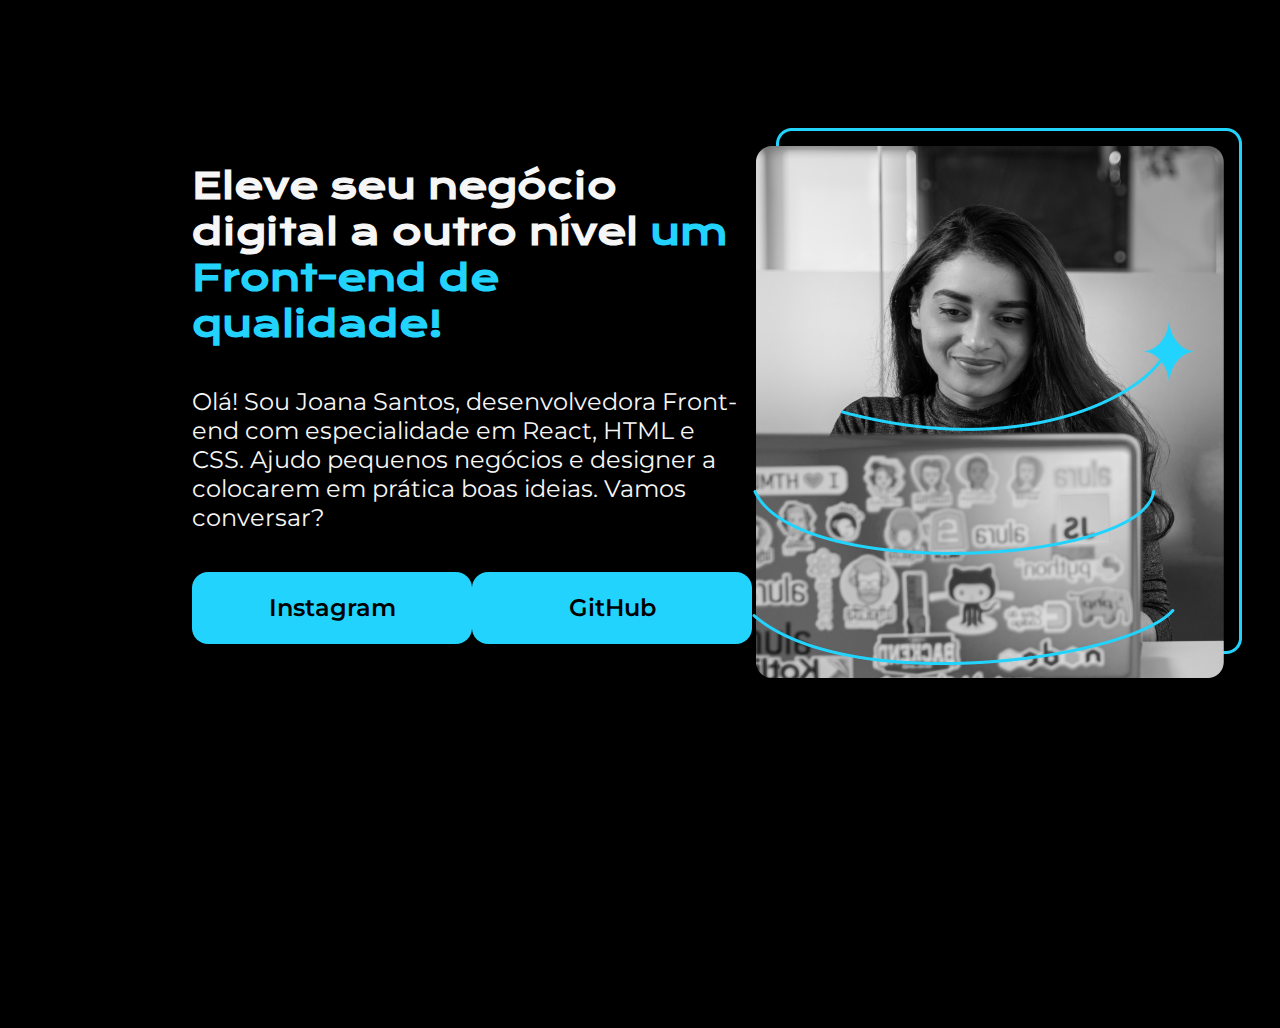
==== index.html @ abac34a1 "Inicio do segundo modulo: Organize sua pagina e deixe-a responsiva para diferentes telas" ====
<!DOCTYPE html>
<html lang="pt-br">
<head>
    <meta charset="UTF-8">
    <!-- Tag necessária para compatibilidade com o Edge-->
    <meta http-equiv="X-UA-Compatible" content="IE=edge"> 
    <meta name="viewport" content="width=device-width, initial-scale=1.0">
    <title>Portfolio</title>


    <link rel="stylesheet" href="style.css">
</head>
<body>
    <!-- Cabeçalho -->
    <header></header>
    <!-- Conteúdo principal -->
    <main class="container-main">
        <section class="container-main-content">
            <h1 class="container-main-content-title">
                Eleve seu negócio digital a outro nível <strong class="titulo-destaque">um Front-end de qualidade!</strong>
            </h1>
            <p class="container-main-content-text">
                Olá! Sou Joana Santos, desenvolvedora Front-end com especialidade em React, HTML e CSS. Ajudo pequenos
                negócios e designer a colocarem em prática boas ideias. Vamos conversar?
            </p>
            <!-- Exemplo de utilização do Emmet: ul>li*2. Neste fragmento, sera criado uma lista com duas entradas.-->
            <!-- div -> Utilizada para representar um agrupamento de elentos -->
            <div class="container-main-content-buttom">
            <a class="container-main-content-buttom-link" href="#">Instagram</a>
            <a class="container-main-content-buttom-link" href="#">GitHub</a>
            </div>
        </section>
        <img src="img/Imagem.png" alt="Foto da Joana Santos">
    </main>
</body>
</html>
---- style.css ----
/* Importação de fonte via Google Fonts */
@import url('https://fonts.googleapis.com/css2?family=Krona+One&family=Montserrat:wght@400;600&display=swap');


/* Exemplo de Reset de CSS */
*{
    margin: 0;
    padding: 0;
}

body {
    
    /* Fazer com que a página ocupe a página toda */
    height: 100vh;
    /* Propriedade responsavel por manter o conteúdo dentro do Body */
    box-sizing: border-box;

    background-color: #000000;
    color: #F6F6F6;
}

.titulo-destaque{
    color: #22d4fd;
}

.container-main{

    margin: 10% 15%;

    /* Aplicação de flexbox e containers*/
    display: flex;
    /* Centralização*/
    align-items: center;
    /* Separar elementos em um pequeno espaçamento*/
    justify-content: space-between;
}

.container-main-content{
    /* Alterando a largura baseado no tamanho fornecido no Figma */
    width: 615px;
    display: flex;
    flex-direction: column;
    gap: 40px;
}

.container-main-content-title{
    font-size: 36px;
    font-family: 'Krona One', sans-serif;
}

.container-main-content-text{
    font-size: 24px;
    font-family: 'Montserrat', sans-serif;
    font-weight: 400;
}
.container-main-content-buttom{
    display: flex;
    justify-content: space-between;
}

.container-main-content-buttom-link{
    background-color: #22d4fd;
    width: 280px;
    padding: 21.5px 0px;
    text-align: center;
    font-size: 24px;
    border-radius: 16px;
    text-decoration: none;
    color: #000000;
    font-family: 'Montserrat', sans-serif;
    font-weight: 600;
}
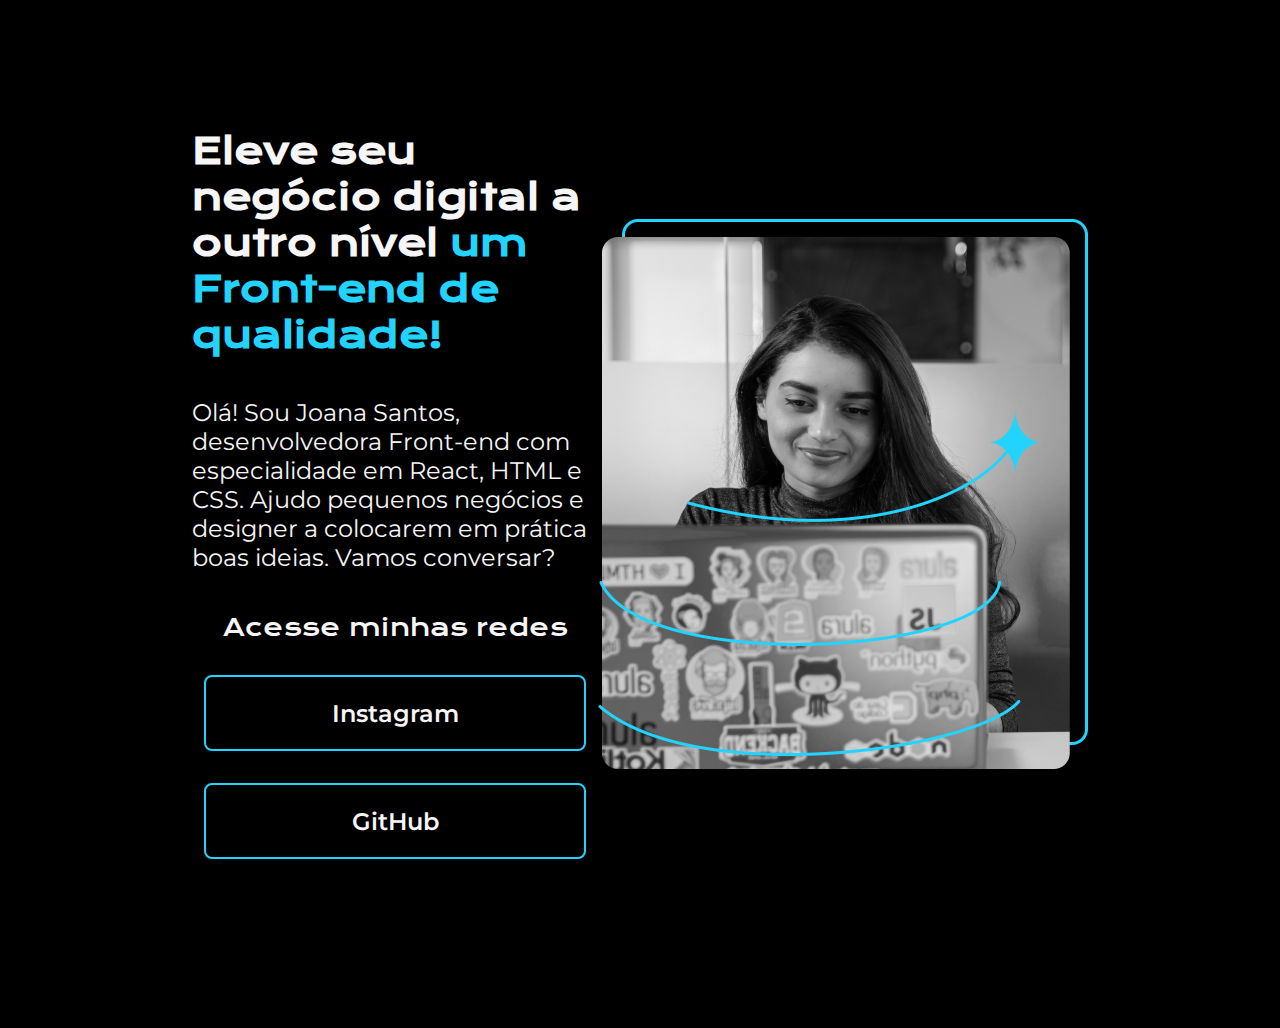
==== commit 48d0c9ba: "Alterações no projeto" ====
--- a/index.html
+++ b/index.html
@@ -25,9 +25,14 @@
             </p>
             <!-- Exemplo de utilização do Emmet: ul>li*2. Neste fragmento, sera criado uma lista com duas entradas.-->
             <!-- div -> Utilizada para representar um agrupamento de elentos -->
-            <div class="container-main-content-buttom">
-            <a class="container-main-content-buttom-link" href="#">Instagram</a>
-            <a class="container-main-content-buttom-link" href="#">GitHub</a>
+            <div class="container-main-content-button">
+
+            <h2 class="container-main-content-button-title">Acesse minhas redes</h2>
+                
+            <a class="container-main-content-button-link" href="#">Instagram</a>
+            <a class="container-main-content-button-link" href="#">GitHub</a>
+
+
             </div>
         </section>
         <img src="img/Imagem.png" alt="Foto da Joana Santos">
--- a/style.css
+++ b/style.css
@@ -53,20 +53,31 @@
     font-family: 'Montserrat', sans-serif;
     font-weight: 400;
 }
-.container-main-content-buttom{
+.container-main-content-button{
     display: flex;
+    flex-direction: column;
     justify-content: space-between;
+    align-items: center;
+    gap: 32px;
 }
 
-.container-main-content-buttom-link{
-    background-color: #22d4fd;
-    width: 280px;
+
+.container-main-content-button-title{
+    font-family: 'Krona One', sans-serif;
+    font-weight: 400;
+    font-size: 24px;
+}
+
+.container-main-content-button-link{
+    /* background-color: #22d4fd; */
+    border: 2px solid #22d4fd;
+    width: 378px;
     padding: 21.5px 0px;
     text-align: center;
     font-size: 24px;
-    border-radius: 16px;
+    border-radius: 8px;
     text-decoration: none;
-    color: #000000;
+    color: #f6f6f6;
     font-family: 'Montserrat', sans-serif;
     font-weight: 600;
 }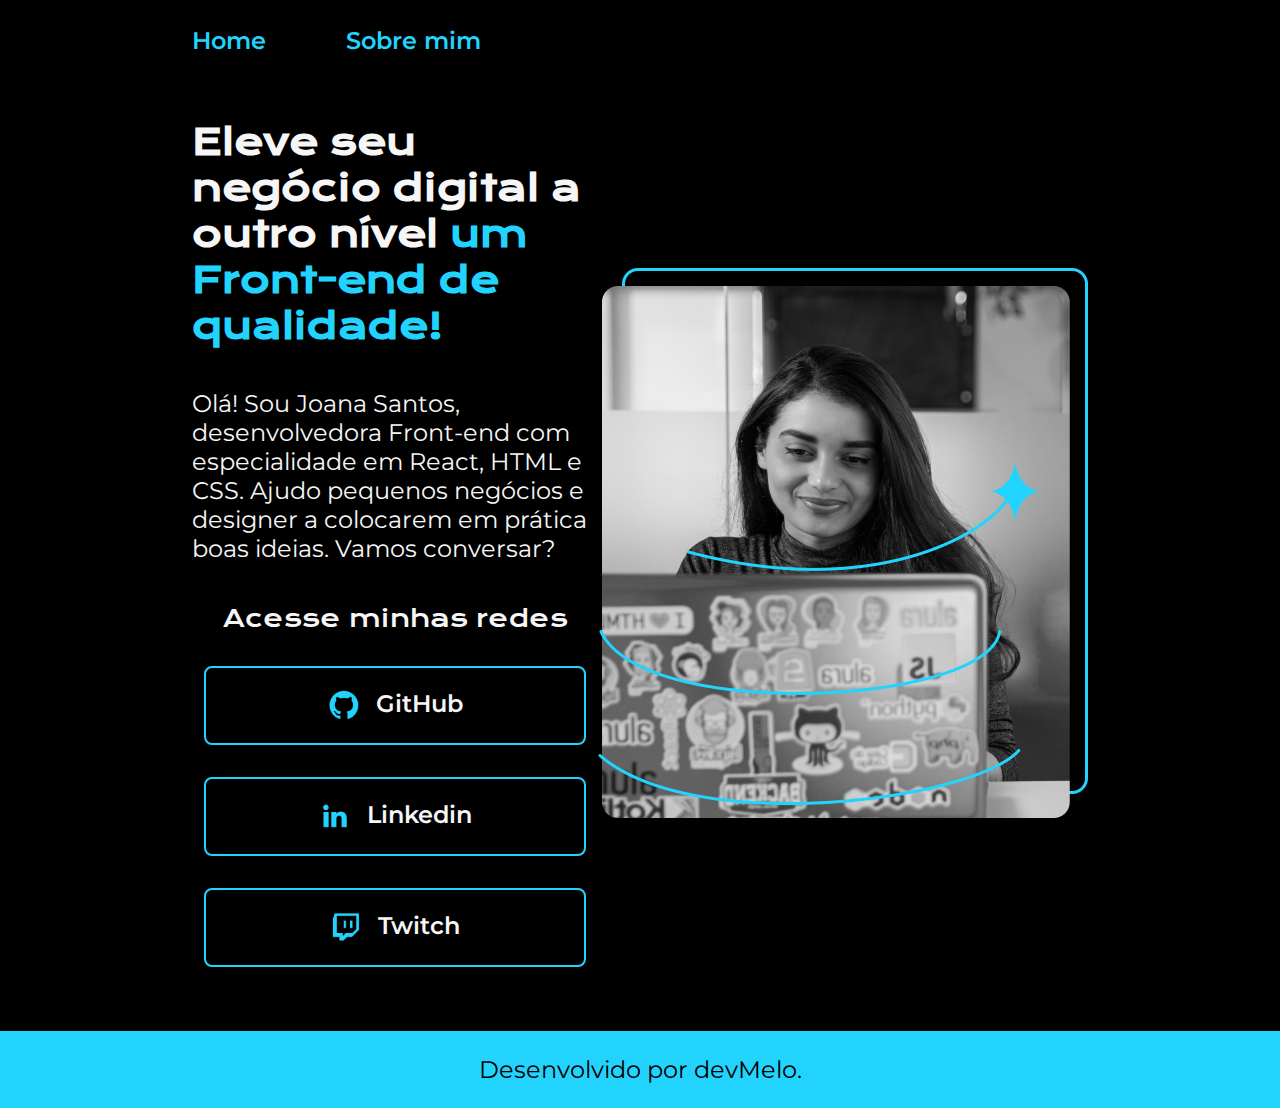
==== commit af8021e3: "Finalização da primeira página. E inicio da segunda." ====
--- a/index.html
+++ b/index.html
@@ -8,11 +8,16 @@
     <title>Portfolio</title>
 
 
-    <link rel="stylesheet" href="style.css">
+    <link rel="stylesheet" href="./styles/style.css">
 </head>
 <body>
     <!-- Cabeçalho -->
-    <header></header>
+    <header class="container-header">
+        <nav class="container-header-nav">
+            <a href="index.html" class="container-header-nav-link">Home</a>
+            <a href="about.html" class="container-header-nav-link">Sobre mim</a>
+        </nav>
+    </header>
     <!-- Conteúdo principal -->
     <main class="container-main">
         <section class="container-main-content">
@@ -29,13 +34,31 @@
 
             <h2 class="container-main-content-button-title">Acesse minhas redes</h2>
                 
-            <a class="container-main-content-button-link" href="#">Instagram</a>
-            <a class="container-main-content-button-link" href="#">GitHub</a>
+            <!-- <a class="container-main-content-button-link" href="#">Instagram</a> -->
+            
+            <a class="container-main-content-button-link" href="#">
+                <img src="./assets/Github.png" alt="Logo do GitHub">
+                GitHub
+            </a>
+            
+            <a class="container-main-content-button-link" href="#">
+                <img src="./assets/Linkedin.png" alt="Logo do Linkedin">
+                Linkedin
+            </a>
+
+            <a class="container-main-content-button-link" href="#">
+                <img src="./assets/Twitch.png" alt="Logo da Twitch">
+                Twitch
+            </a>
 
 
             </div>
         </section>
-        <img src="img/Imagem.png" alt="Foto da Joana Santos">
+        <img src="./assets/Imagem.png" alt="Foto da Joana Santos">
     </main>
+    <!-- Rodapé -->
+    <footer class="container-footer">
+        <p>Desenvolvido por devMelo.</p>
+    </footer>
 </body>
 </html>--- a/styles/style.css
+++ b/styles/style.css
@@ -0,0 +1,122 @@
+/* Importação de fonte via Google Fonts */
+@import url('https://fonts.googleapis.com/css2?family=Krona+One&family=Montserrat:wght@400;600&display=swap');
+
+
+/* Exemplo de Reset de CSS */
+*{
+    margin: 0;
+    padding: 0;
+}
+
+body {
+    
+    /* Fazer com que a página ocupe a página toda */
+    /* height: 100vh; */
+    /* Propriedade responsavel por manter o conteúdo dentro do Body */
+    box-sizing: border-box;
+
+    background-color: #000000;
+    color: #F6F6F6;
+}
+
+.container-header{
+    /* Top, Right, Bottom e Left */
+    padding: 2% 0% 0% 15%;
+}
+
+.container-header-nav{
+    display: flex;
+    gap: 80px;
+}
+.container-header-nav-link{
+    font-family: "Montserrat", sans-serif;
+    font-size: 24px;
+    font-weight: 600;
+    color: #22d4fd;
+    text-decoration: none;
+}
+
+
+.container-main{
+
+    padding: 5% 15%;
+
+    /* Aplicação de flexbox e containers*/
+    display: flex;
+    /* Centralização*/
+    align-items: center;
+    /* Separar elementos em um pequeno espaçamento*/
+    justify-content: space-between;
+}
+
+.container-main-content{
+    /* Alterando a largura baseado no tamanho fornecido no Figma */
+    width: 615px;
+    display: flex;
+    flex-direction: column;
+    gap: 40px;
+}
+
+.container-main-content-title{
+    font-size: 36px;
+    font-family: 'Krona One', sans-serif;
+}
+.titulo-destaque{
+    color: #22d4fd;
+}
+
+.container-main-content-text{
+    font-size: 24px;
+    font-family: 'Montserrat', sans-serif;
+    font-weight: 400;
+}
+.container-main-content-button{
+    display: flex;
+    flex-direction: column;
+    justify-content: space-between;
+    align-items: center;
+    gap: 32px;
+}
+
+
+.container-main-content-button-title{
+    font-family: 'Krona One', sans-serif;
+    font-weight: 400;
+    font-size: 24px;
+}
+
+.container-main-content-button-link{
+    /* background-color: #22d4fd; */
+    
+    /* Iniciar flexbox */
+    display: flex;
+    /* Colocar itens no centro */
+    justify-content: center;
+    /* Espaçamento entre itens */
+    gap: 16px;
+
+    border: 2px solid #22d4fd;
+    width: 378px;
+    padding: 21.5px 0px;
+    text-align: center;
+    font-size: 24px;
+    border-radius: 8px;
+    text-decoration: none;
+    color: #f6f6f6;
+    font-family: 'Montserrat', sans-serif;
+    font-weight: 600;
+}
+
+.container-main-content-button-link:hover{
+    background-color: #272727;
+}
+
+.container-footer{
+    padding: 24px;
+    color: #000000;
+    background-color: #22d4fd;
+    text-align: center;
+    font-family: 'Montserrat', sans-serif;
+    font-size: 24px;
+    font-weight: 400;
+}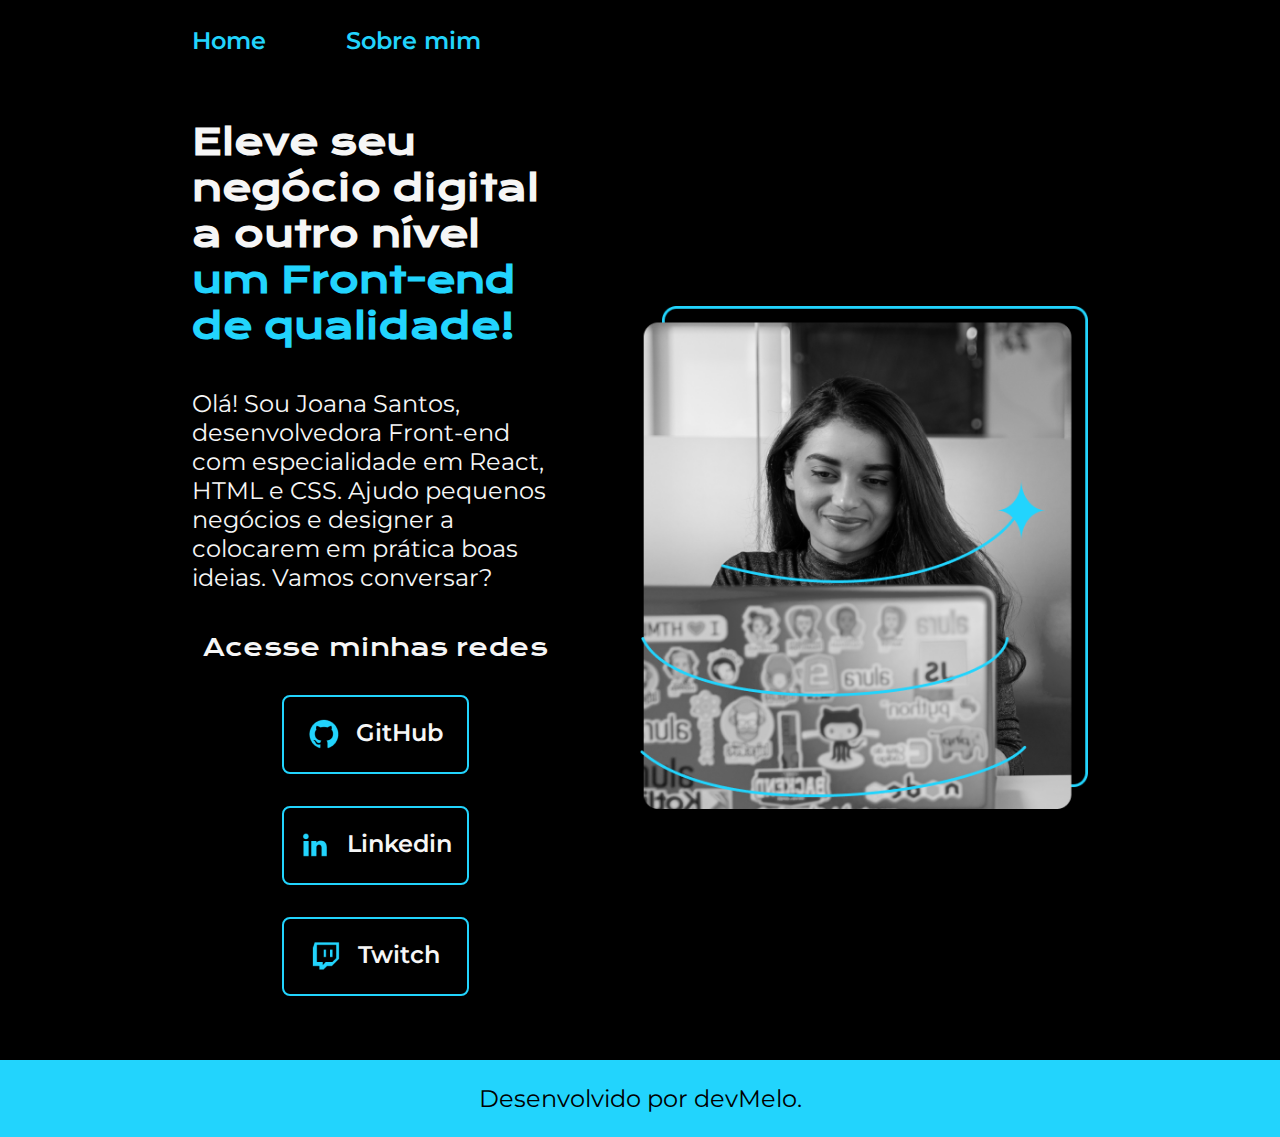
==== commit 9fda21a7: "Adicionando responsividade" ====
--- a/index.html
+++ b/index.html
@@ -54,7 +54,7 @@
 
             </div>
         </section>
-        <img src="./assets/Imagem.png" alt="Foto da Joana Santos">
+        <img src="./assets/Imagem.png" alt="Foto da Joana Santos" class="container-main-image">
     </main>
     <!-- Rodapé -->
     <footer class="container-footer">
--- a/styles/style.css
+++ b/styles/style.css
@@ -1,6 +1,15 @@
 /* Importação de fonte via Google Fonts */
 @import url('https://fonts.googleapis.com/css2?family=Krona+One&family=Montserrat:wght@400;600&display=swap');
 
+:root{
+    --main-color: #000000;
+    --secondary-color: #F6F6F6;
+    --other-color: #22D4FD;
+    --hover-color: #272727;
+
+    --primary-font:'Krona One', sans-serif;
+    --secondary-font:"Montserrat", sans-serif;
+}
 
 /* Exemplo de Reset de CSS */
 *{
@@ -15,8 +24,8 @@
     /* Propriedade responsavel por manter o conteúdo dentro do Body */
     box-sizing: border-box;
 
-    background-color: #000000;
-    color: #F6F6F6;
+    background-color: var(--main-color);
+    color: var(--secondary-color);
 }
 
 .container-header{
@@ -29,10 +38,10 @@
     gap: 80px;
 }
 .container-header-nav-link{
-    font-family: "Montserrat", sans-serif;
-    font-size: 24px;
+    font-family: var(--secondary-font);
+    font-size: 1.5rem;
     font-weight: 600;
-    color: #22d4fd;
+    color: var(--other-color);
     text-decoration: none;
 }
 
@@ -47,27 +56,28 @@
     align-items: center;
     /* Separar elementos em um pequeno espaçamento*/
     justify-content: space-between;
+    gap: 82px;
 }
 
 .container-main-content{
     /* Alterando a largura baseado no tamanho fornecido no Figma */
-    width: 615px;
+    width: 50%;
     display: flex;
     flex-direction: column;
     gap: 40px;
 }
 
 .container-main-content-title{
-    font-size: 36px;
-    font-family: 'Krona One', sans-serif;
+    font-size: 2.25rem;
+    font-family: var(--primary-font);
 }
 .titulo-destaque{
-    color: #22d4fd;
+    color: var(--other-color);
 }
 
 .container-main-content-text{
-    font-size: 24px;
-    font-family: 'Montserrat', sans-serif;
+    font-size: 1.5rem;
+    font-family: var(--secondary-font);
     font-weight: 400;
 }
 .container-main-content-button{
@@ -80,9 +90,9 @@
 
 
 .container-main-content-button-title{
-    font-family: 'Krona One', sans-serif;
+    font-family: var(--primary-font);
     font-weight: 400;
-    font-size: 24px;
+    font-size: 1.5rem;
 }
 
 .container-main-content-button-link{
@@ -96,27 +106,52 @@
     gap: 16px;
 
     border: 2px solid #22d4fd;
-    width: 378px;
+    width: 50%;
     padding: 21.5px 0px;
     text-align: center;
-    font-size: 24px;
+    font-size: 1.5rem;
     border-radius: 8px;
     text-decoration: none;
-    color: #f6f6f6;
-    font-family: 'Montserrat', sans-serif;
+    color: var(--secondary-color);
+    font-family: var(--secondary-font);
     font-weight: 600;
 }
 
 .container-main-content-button-link:hover{
-    background-color: #272727;
+    background-color: var(--hover-color);
+}
+
+.container-main-image{
+    width: 50%;
 }
 
 .container-footer{
     padding: 24px;
-    color: #000000;
-    background-color: #22d4fd;
+    color: var(--main-color);
+    background-color: var(--other-color);
     text-align: center;
-    font-family: 'Montserrat', sans-serif;
-    font-size: 24px;
+    font-family: var(--secondary-font);
+    font-size: 1.5rem;
     font-weight: 400;
+}
+
+/* Checa o tamanho da página. Se fica abaixo ou igual ao que foi colocado, vai aplicar os estilos abaixo. */
+@media(max-width: 1200px){
+
+    .container-header{
+        padding: 10%;
+    }
+
+    .container-header-nav{
+        justify-content: center;
+    }
+
+    .container-main{
+        flex-direction: column-reverse;
+        padding: 5%;
+    }
+
+    .container-main-content{
+        width: auto;
+    }
 }